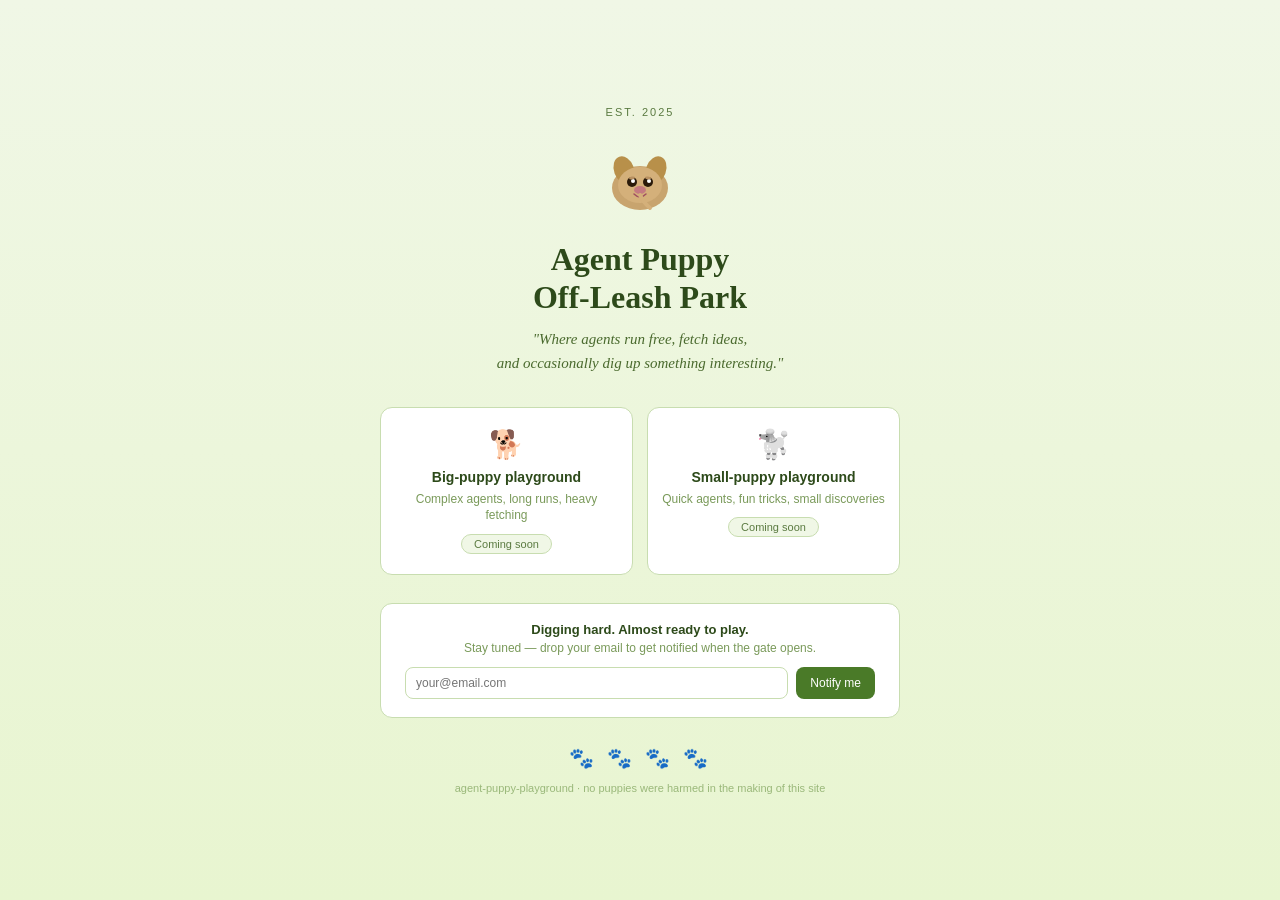
==== index.html @ e26d511e "add index html - first page to my playground website" ====
<!DOCTYPE html>
<html lang="en">
<head>
  <meta charset="UTF-8" />
  <meta name="viewport" content="width=device-width, initial-scale=1.0" />
  <title>Agent Puppy Off-Leash Park</title>
  <style>
    * { box-sizing: border-box; margin: 0; padding: 0; }

    body {
      font-family: Georgia, serif;
      background: linear-gradient(180deg, #f0f7e6 0%, #e8f5d0 100%);
      min-height: 100vh;
      display: flex;
      align-items: center;
      justify-content: center;
      padding: 40px 24px;
    }

    .container {
      text-align: center;
      max-width: 520px;
      width: 100%;
    }

    .badge {
      font-size: 11px;
      letter-spacing: 2px;
      text-transform: uppercase;
      color: #5a7a40;
      font-family: sans-serif;
      font-weight: 500;
      margin-bottom: 12px;
    }

    .dog-svg { margin-bottom: 16px; }

    h1 {
      font-size: 32px;
      font-weight: 700;
      color: #2d4a1a;
      line-height: 1.2;
      margin-bottom: 10px;
    }

    .tagline {
      font-size: 15px;
      color: #4a6a2e;
      font-style: italic;
      margin-bottom: 32px;
      line-height: 1.6;
    }

    .playgrounds {
      display: grid;
      grid-template-columns: 1fr 1fr;
      gap: 14px;
      margin-bottom: 28px;
    }

    .card {
      background: white;
      border: 1px solid #c8ddb0;
      border-radius: 12px;
      padding: 20px 14px;
    }

    .card-icon { font-size: 28px; margin-bottom: 8px; }

    .card h3 {
      font-size: 14px;
      font-weight: 600;
      color: #2d4a1a;
      font-family: sans-serif;
      margin-bottom: 6px;
    }

    .card p {
      font-size: 12px;
      color: #7a9a5a;
      font-family: sans-serif;
      line-height: 1.4;
      margin-bottom: 10px;
    }

    .pill {
      display: inline-block;
      font-size: 11px;
      background: #f0f7e6;
      color: #5a7a40;
      border-radius: 20px;
      padding: 3px 12px;
      font-family: sans-serif;
      border: 1px solid #c8ddb0;
    }

    .notify-box {
      background: white;
      border: 1px solid #c8ddb0;
      border-radius: 12px;
      padding: 18px 24px;
      margin-bottom: 28px;
    }

    .notify-box h4 {
      font-size: 13px;
      font-family: sans-serif;
      font-weight: 600;
      color: #2d4a1a;
      margin-bottom: 4px;
    }

    .notify-box p {
      font-size: 12px;
      color: #7a9a5a;
      font-family: sans-serif;
      margin-bottom: 12px;
    }

    .notify-row { display: flex; gap: 8px; }

    .notify-row input {
      flex: 1;
      padding: 8px 10px;
      border: 1px solid #c8ddb0;
      border-radius: 8px;
      font-size: 12px;
      outline: none;
      font-family: sans-serif;
    }

    .notify-row input:focus { border-color: #4a7a28; }

    .notify-row button {
      background: #4a7a28;
      color: white;
      border: none;
      border-radius: 8px;
      padding: 8px 14px;
      font-size: 12px;
      cursor: pointer;
      font-family: sans-serif;
      font-weight: 500;
    }

    .paws { margin-bottom: 12px; font-size: 20px; letter-spacing: 4px; }

    .footer {
      font-size: 11px;
      color: #9ab87a;
      font-family: sans-serif;
    }

    @keyframes wag {
      0%, 100% { transform: rotate(-15deg); }
      50% { transform: rotate(15deg); }
    }
    #tail { animation: wag 0.6s ease-in-out infinite; transform-origin: 45px 65px; }
  </style>
</head>
<body>
  <div class="container">

    <div class="badge">Est. 2025</div>

    <svg class="dog-svg" width="90" height="90" viewBox="0 0 90 90">
      <ellipse cx="45" cy="58" rx="28" ry="22" fill="#c8a46e"/>
      <ellipse cx="29" cy="40" rx="10" ry="14" fill="#b8904a" transform="rotate(-20 29 40)"/>
      <ellipse cx="61" cy="40" rx="10" ry="14" fill="#b8904a" transform="rotate(20 61 40)"/>
      <ellipse cx="45" cy="55" rx="22" ry="18" fill="#d4b07a"/>
      <ellipse cx="37" cy="52" rx="5" ry="5" fill="#2a1a0a"/>
      <ellipse cx="53" cy="52" rx="5" ry="5" fill="#2a1a0a"/>
      <ellipse cx="38" cy="51" rx="2" ry="2" fill="white"/>
      <ellipse cx="54" cy="51" rx="2" ry="2" fill="white"/>
      <ellipse cx="45" cy="60" rx="6" ry="4" fill="#c47a80"/>
      <path d="M39 64 Q45 70 51 64" stroke="#a05060" stroke-width="1.5" fill="none" stroke-linecap="round"/>
      <ellipse cx="37" cy="48" rx="3" ry="1.5" fill="#b89060" transform="rotate(-10 37 48)"/>
      <ellipse cx="53" cy="48" rx="3" ry="1.5" fill="#b89060" transform="rotate(10 53 48)"/>
      <path id="tail" d="M45 65 Q48 72 55 78" stroke="#d4b07a" stroke-width="4" stroke-linecap="round" fill="none"/>
    </svg>

    <h1>Agent Puppy<br>Off-Leash Park</h1>

    <p class="tagline">"Where agents run free, fetch ideas,<br>and occasionally dig up something interesting."</p>

    <div class="playgrounds">
      <div class="card">
        <div class="card-icon">🐕</div>
        <h3>Big-puppy playground</h3>
        <p>Complex agents, long runs, heavy fetching</p>
        <span class="pill">Coming soon</span>
      </div>
      <div class="card">
        <div class="card-icon">🐩</div>
        <h3>Small-puppy playground</h3>
        <p>Quick agents, fun tricks, small discoveries</p>
        <span class="pill">Coming soon</span>
      </div>
    </div>

    <div class="notify-box">
      <h4>Digging hard. Almost ready to play.</h4>
      <p>Stay tuned — drop your email to get notified when the gate opens.</p>
      <div class="notify-row">
        <input type="email" placeholder="your@email.com" />
        <button>Notify me</button>
      </div>
    </div>

    <div class="paws">🐾 🐾 🐾 🐾</div>

    <p class="footer">agent-puppy-playground · no puppies were harmed in the making of this site</p>

  </div>
</body>
</html>
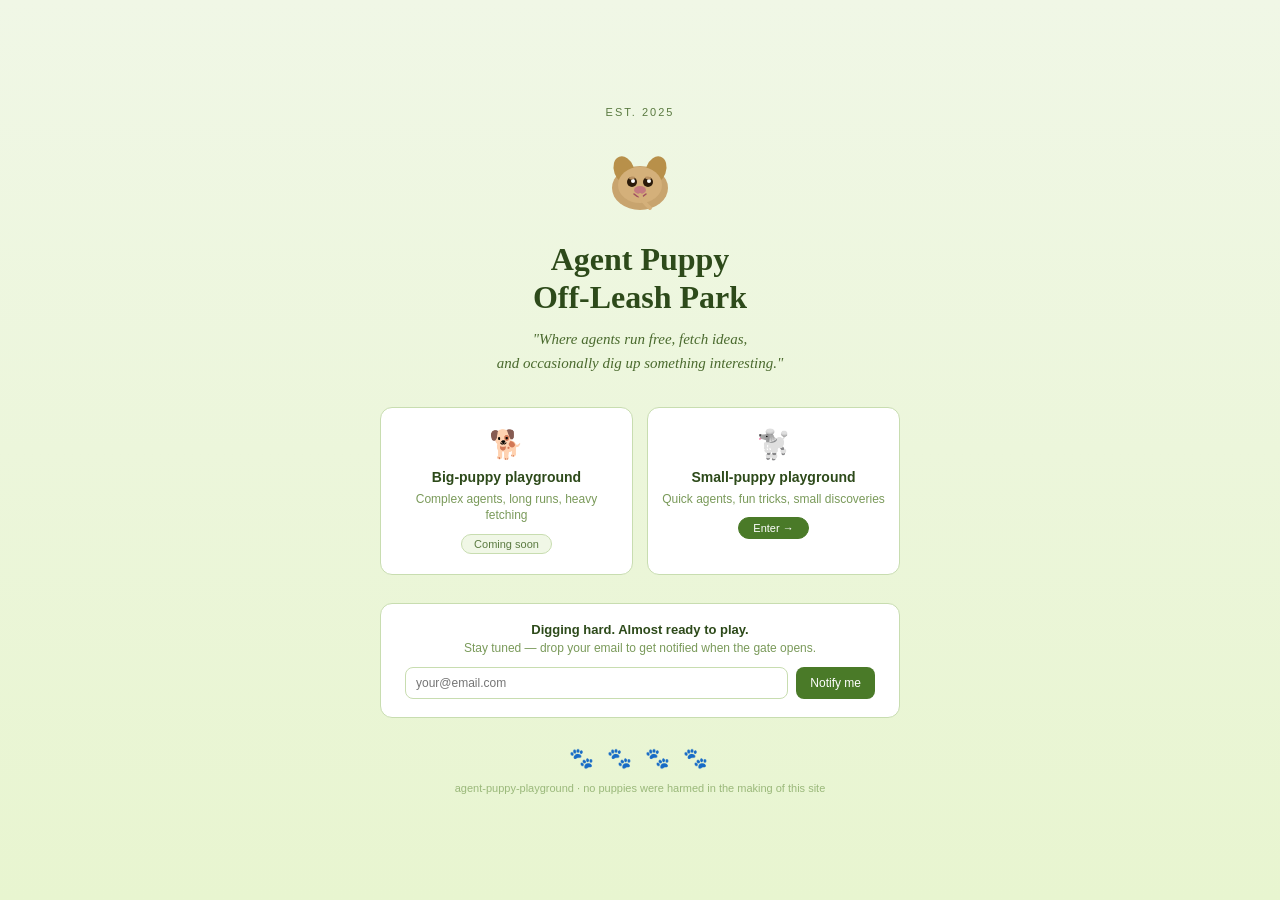
==== commit 440109f6: "adding a initial version of 3 small puppy yard" ====
--- a/index.html
+++ b/index.html
@@ -93,6 +93,21 @@
       font-family: sans-serif;
       border: 1px solid #c8ddb0;
     }
+
+    .card a.enter {
+      display: inline-block;
+      font-size: 11px;
+      background: #4a7a28;
+      color: white;
+      border-radius: 20px;
+      padding: 4px 14px;
+      font-family: sans-serif;
+      font-weight: 500;
+      text-decoration: none;
+      border: 1px solid #4a7a28;
+      transition: filter 0.15s;
+    }
+    .card a.enter:hover { filter: brightness(1.08); }
 
     .notify-box {
       background: white;
@@ -194,7 +209,7 @@
         <div class="card-icon">🐩</div>
         <h3>Small-puppy playground</h3>
         <p>Quick agents, fun tricks, small discoveries</p>
-        <span class="pill">Coming soon</span>
+        <a class="enter" href="playground/">Enter →</a>
       </div>
     </div>
 
